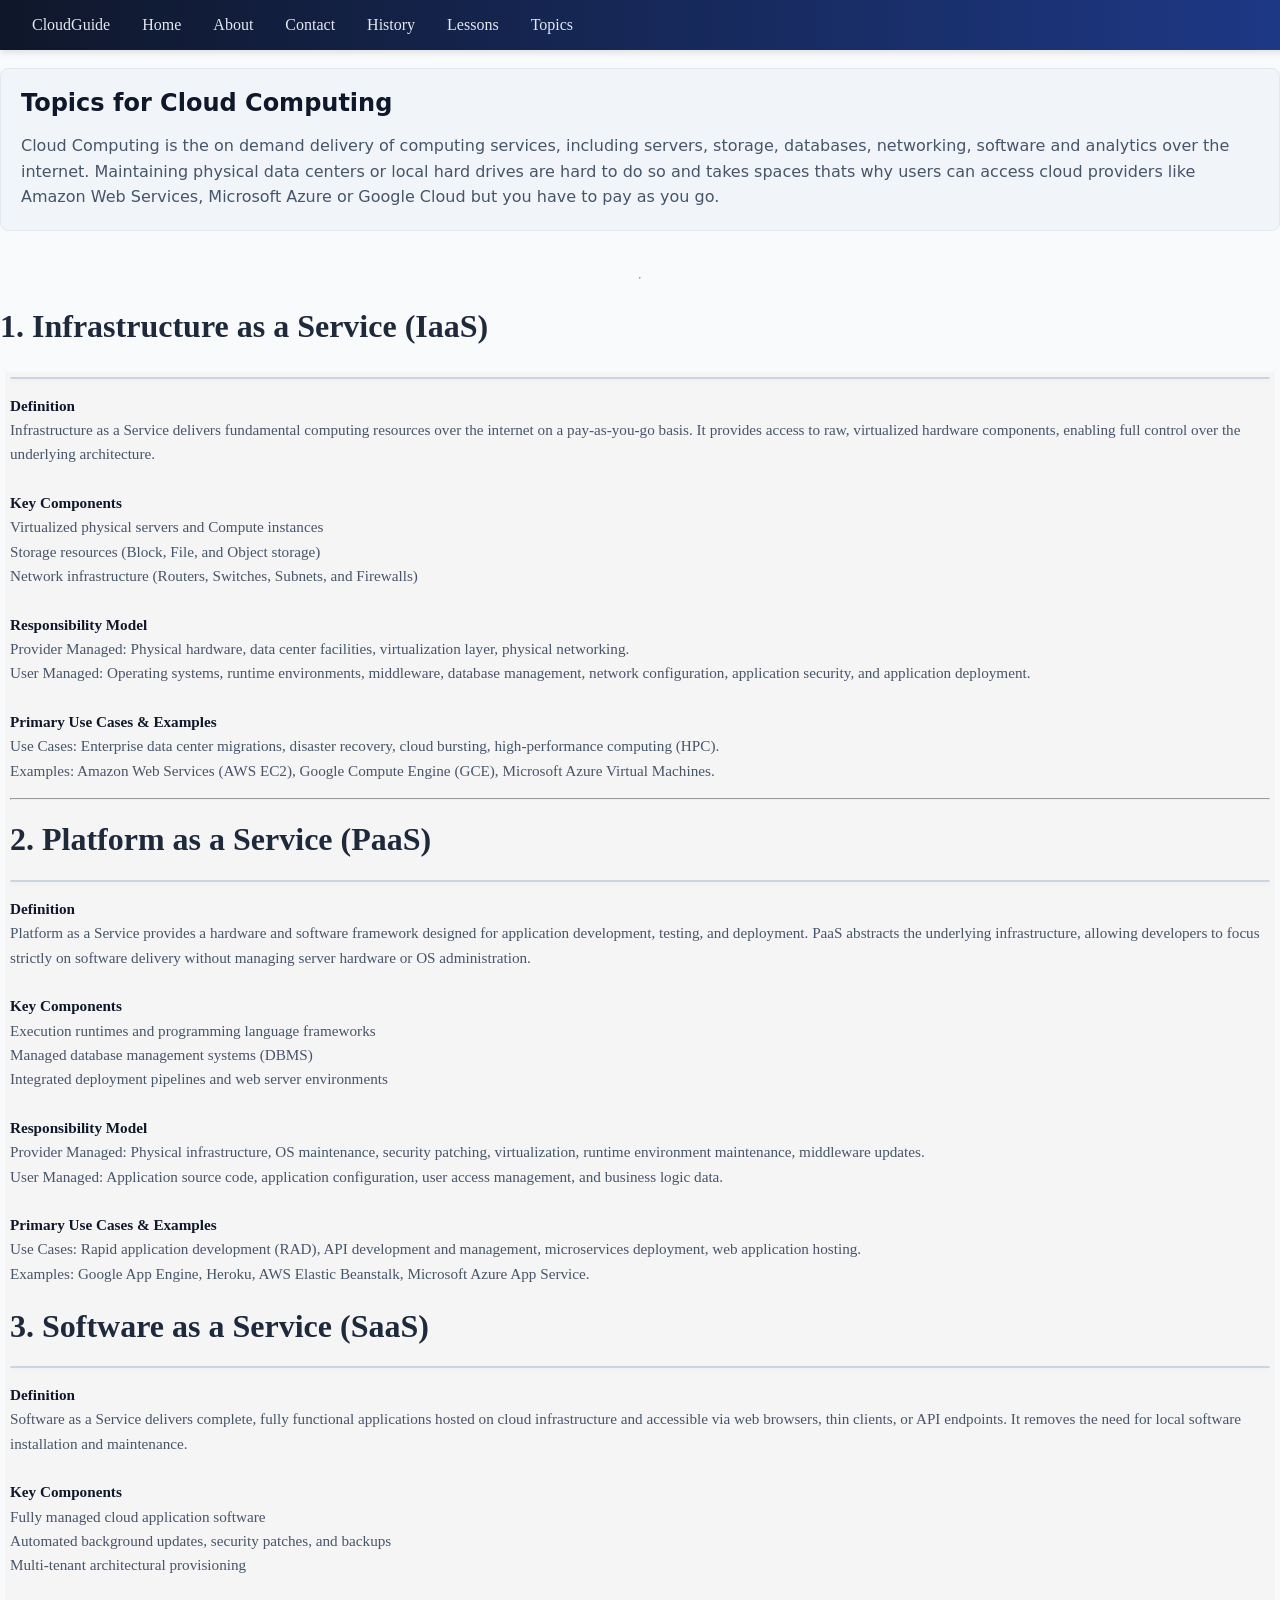
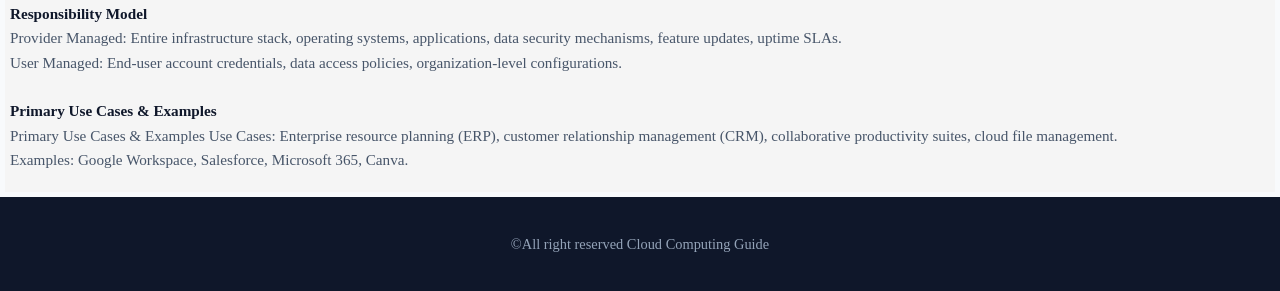
==== LessonsProjectPeta.html @ 68d9ba42 "Add files via upload" ====
<!DOCTYPE html>
<html>
<head>
  <meta charset="UTF-8">
  <meta name="viewport" content="width=device-width, initial-scale=1">
  <link rel="stylesheet" href="ProjectPeta.css">
  <title> Cloud Computing Guide </title>

  <nav class="nav"> 
       <ul> 
    <li> <a href="ProjectPeta.html"> CloudGuide</a></li>
      <li><a href="ProjectPeta.html">Home</a></li>
      <li><a href="ProjectPeta.html#about">About</a></li>
      <li><a href="ProjectPeta.html#contact">Contact</a></li>
      <li><a href="HistoryProjectPeta.html">History</a></li>
      <li><a href="LessonsProjectPeta.html">Lessons</a></li>
      <li><a href="TopicsProjectPeta.html">Topics</a></li>
    </ul>
  </nav>
</head>


<body>

<br>
<body>

   
<body>
  
  <div class="main-body2">
    <h1> Topics for Cloud Computing </h1>
    <p> Cloud Computing is the on demand delivery of computing services, including servers, storage, databases, networking, software and analytics over the internet.
  Maintaining physical data centers or local hard drives are hard to do so and takes spaces thats why users can access cloud providers like Amazon Web Services, Microsoft Azure or Google Cloud but you have to pay as you go.
  </div>
  <br>
  <hr> 
  
  <h1> 1. Infrastructure as a Service (IaaS) </h1>
  
<div class="Sub1-main">
  
  <!-- First Section -->
  <div class="flex-wrapper">
    <div class="Sub1"></div>
    <p class="pone"> 
 <strong>Definition</strong><br>
    Infrastructure as a Service delivers fundamental computing resources over the internet on a pay-as-you-go basis. It provides access to raw, virtualized hardware components, enabling full control over the underlying architecture.<br><br>
    
    <strong>Key Components</strong><br>
    Virtualized physical servers and Compute instances <br>
Storage resources (Block, File, and Object storage) <br>
Network infrastructure (Routers, Switches, Subnets, and Firewalls)<br><br>
    
    <strong>Responsibility Model</strong><br>
    Provider Managed: Physical hardware, data center facilities, virtualization layer, physical networking.<br>
User Managed: Operating systems, runtime environments, middleware, database management, network configuration, application security, and application deployment.<br><br>
    
    <strong>Primary Use Cases & Examples</strong><br>
    Use Cases: Enterprise data center migrations, disaster recovery, cloud bursting, high-performance computing (HPC). <br>
Examples: Amazon Web Services (AWS EC2), Google Compute Engine (GCE), Microsoft Azure Virtual Machines.
  </p>
  </div>
  
  <hr>
  
    <h1>2. Platform as a Service (PaaS) </h1>
  <!-- Second Section -->
  <div class="flex-wrapper">
    <div class="Sub2"></div>
    <p class="pone"> 
    <strong>Definition</strong><br>
    Platform as a Service provides a hardware and software framework designed for application development, testing, and deployment. PaaS abstracts the underlying infrastructure, allowing developers to focus strictly on software delivery without managing server hardware or OS administration.<br><br>
    
    <strong>Key Components</strong><br>
    Execution runtimes and programming language frameworks <br>
Managed database management systems (DBMS) <br> 
Integrated deployment pipelines and web server environments<br><br>
    
    <strong>Responsibility Model</strong><br>
    Provider Managed: Physical infrastructure, OS maintenance, security patching, virtualization, runtime environment maintenance, middleware updates. <br>
      User Managed: Application source code, application configuration, user access management, and business logic data.<br><br>
    
    <strong>Primary Use Cases & Examples</strong><br>
    Use Cases: Rapid application development (RAD), API development and management, microservices deployment, web application hosting. <br>
    Examples: Google App Engine, Heroku, AWS Elastic Beanstalk, Microsoft Azure App Service.
  </p>
  </div>
<h1>3. Software as a Service (SaaS)</h1>
<!-- Third Section -->
<div class="flex-wrapper">
  <div class="Sub3"></div>
  <p class="pone"> 
    <strong>Definition</strong><br>
    Software as a Service delivers complete, fully functional applications hosted on cloud infrastructure and accessible via web browsers, thin clients, or API endpoints. It removes the need for local software installation and maintenance.<br><br>
    
    <strong>Key Components</strong><br>
    Fully managed cloud application software<br>
    Automated background updates, security patches, and backups<br>
    Multi-tenant architectural provisioning<br><br>
    
    <strong>Responsibility Model</strong><br>
    Provider Managed: Entire infrastructure stack, operating systems, applications, data security mechanisms, feature updates, uptime SLAs.<br>
    User Managed: End-user account credentials, data access policies, organization-level configurations.<br><br>
    
    <strong>Primary Use Cases & Examples</strong><br>
    Primary Use Cases & Examples
      Use Cases: Enterprise resource planning (ERP), customer relationship management (CRM), collaborative productivity suites, cloud file management.
      <br> 
        Examples: Google Workspace, Salesforce, Microsoft 365, Canva.
  </p>
</div>
</div>

  
  <footer class="footer1">
  <p> ©All right reserved Cloud Computing Guide </p>
</footer>
  
</body>
</html>
---- ProjectPeta.css ----
/* Global Styles */
body {
  font-family: 'Times New Roman', Times, serif;
  background-color: #f8fafc;
  color: #1e293b;
  margin: 0;
  padding: 0;
  display: flex;
  flex-direction: column;
  min-height: 100vh;
}

/* Navigation Bar */
.nav {
  background: linear-gradient(to right, #0f172a, #1e3a8a);
  padding: 1rem 2rem;
  box-shadow: 0 4px 6px -1px rgba(0, 0, 0, 0.1);
  position: sticky;
  top: 0;
  z-index: 1000; 
  width: 100%;
}

.nav ul {
  display: flex;
  justify-content: flex-start;
  gap: 2rem;
  list-style-type: none; 
  margin: 0;
  padding: 0;
}

.nav li a {
  display: block;
  color: #e2e8f0;
  text-decoration: none;
  font-weight: 500;
  transition: color 0.2s ease;
}

.nav li a:hover {
  color: #60a5fa;
}

/* Main Container */
.main-container {
  max-width: 1000px;
  width: 90%;
  margin: 2rem auto;
  background-color: #ffffff;
  border-radius: 12px;
  box-shadow: 0 10px 15px -3px rgba(0, 0, 0, 0.05), 0 4px 6px -4px rgba(0, 0, 0, 0.05);
  padding: 2.5rem;
  flex: 1;
}

.SmallH h3 {
  color: #334155;
  margin-top: 0;
}

/* Remade Banner Box (.sub-logo) */
.sub-logo {
  background: linear-gradient(135deg, #2563eb, #00b4d8);
  color: white;
  border-radius: 10px;
  padding: 3rem 2rem;
  margin: 1.5rem 0 2rem 0;
  text-align: center;
  box-shadow: 0 4px 12px rgba(37, 99, 235, 0.2);
}

.sub-logo h1 {
  margin: 0 0 0.5rem 0;
  font-size: 2.2rem;
}

.sub-logo p {
  margin: 0;
  font-size: 1.1rem;
  opacity: 0.9;
}

/* Cards */
.card-row {
  display: flex;
  justify-content: space-between;
  gap: 1.5rem;
  margin-bottom: 2rem;
}

.card-link {
  flex: 1;
  text-decoration: none;
  color: inherit;
}

.card {
  background-color: #f1f5f9;
  border: 1px solid #e2e8f0;
  border-radius: 8px;
  padding: 1.5rem;
  text-align: center;
  transition: transform 0.2s ease, box-shadow 0.2s ease, background-color 0.2s ease;
  cursor: pointer;
}

.card h3 {
  margin-top: 0;
  color: #0f172a;
}

.card p {
  font-size: 0.9rem;
  color: #64748b;
  margin-bottom: 0;
}

.card-link:hover .card {
  transform: translateY(-4px);
  box-shadow: 0 10px 20px rgba(0, 0, 0, 0.08);
  background-color: #e0f2fe;
  border-color: #bae6fd;
}

/* Subparagraph */
.Subparagraph p {
  color: #475569;
  line-height: 1.6;
}

/* Footer */
.footer1 {
  background-color: #0f172a;
  color: #94a3b8;
  text-align: center;
  padding: 1.5rem;
  margin-top: auto;
  font-size: 0.9rem;
}

.Aboutcon {
  max-width: 1000px;
  width: 90%;
  margin: 2rem auto;
  background-color: #ffffff;
  border-radius: 12px;
  box-shadow: 0 10px 15px -3px rgba(0, 0, 0, 0.05), 0 4px 6px -4px rgba(0, 0, 0, 0.05);
  padding: 2.5rem;
  flex: 1;
}

.Aboutcon img {
  height: 300px;
  width: 300px;
  float: left;
  margin: 10px;
  border: 2px solid black;
  border-radius: 10px;
}

/* HistoryProjectPeta.html */

.main-body {
  background-color: #f1f5f9;
  border-radius: 8px;
  border: 1px solid #e2e8f0;
  color: #1e293b;
  padding: 20px;
  margin-top: 15px;
}

.main-body h1 {
  color: #0f172a;
  font-size: 1.5rem;
  margin-top: 0;
  margin-bottom: 1rem;
}

.main-body p {
  color: #475569;
  line-height: 1.6;
  margin-bottom: 1.5rem;
}


/* TopicsProjectPeta.html */

.main-body2 {
  background-color: #f1f5f9 !important;
  border-radius: 8px !important;
  border: 1px solid #e2e8f0 !important;
  color: #1e293b !important;
  padding: 20px !important;
  font-family: system-ui, -apple-system, BlinkMacSystemFont, "Segoe UI", Roboto, sans-serif !important;
  margin-bottom: 20px;
}

.main-body2 h1 {
  color: #0f172a;
  font-size: 1.5rem;
  margin-top: 0;
  margin-bottom: 1rem;
}

.main-body2 p {
  color: #475569;
  line-height: 1.6;
  margin: 0;
}

.topic-section-title {
  color: #1e3a8a;
  font-size: 1.3rem;
  margin-top: 1.5rem;
  margin-bottom: 1rem;
}

.Sub1, .Sub2, .Sub3 {
  background-color: #e2e8f0 !important;
  color: #1e293b !important;
  border: 1px solid #cbd5e1 !important;
  border-radius: 8px !important;
  box-shadow: 0 2px 4px rgba(0, 0, 0, 0.04);
}


.pone {
  color: #475569 !important;
  line-height: 1.6;
  font-size: 0.95rem;
  flex: 1;
}

.pone strong {
  color: #0f172a;
}

@media (max-width: 768px) {
  .flex-wrapper {
    flex-direction: column;
  }
  
  .Sub1, .Sub2, .Sub3 {
    width: 100% !important;
    height: 150px !important;
  }
}

.Sub1-main {
  margin: 5px;
  background-color: whitesmoke;
  padding: 5px;
}
/* Lessons Page Content Styling */
.mainbody {
  display: flex;
  flex-direction: column;
  gap: 20px;
}

.Lesson1, .Lesson2, .Lesson3{
  background-color: #f1f5f9;
  border: 1px solid #e2e8f0;
  border-radius: 8px;
  padding: 20px;
  color: #1e293b;
  line-height: 1.6;
}

.Lesson1 h1, .Lesson3 h1, .Lesson2 h1 {
  color: #0f172a;
  font-size: 1.4rem;
  margin-top: 0;
  margin-bottom: 0.5rem;
}

.Lesson1 p, .Lesson2, .Lesson3 {
  font-size: 0.95rem;
  color: #475569;
}

.Lesson1 strong, .Lesson2 strong, .Lesson3 strong{
  color: #0f172a;
}
@media (max-width: 768px) {

  .your-container {
    width: 100%;
    padding: 10px;
  }
}
html {
    scroll-behavior: smooth;
}
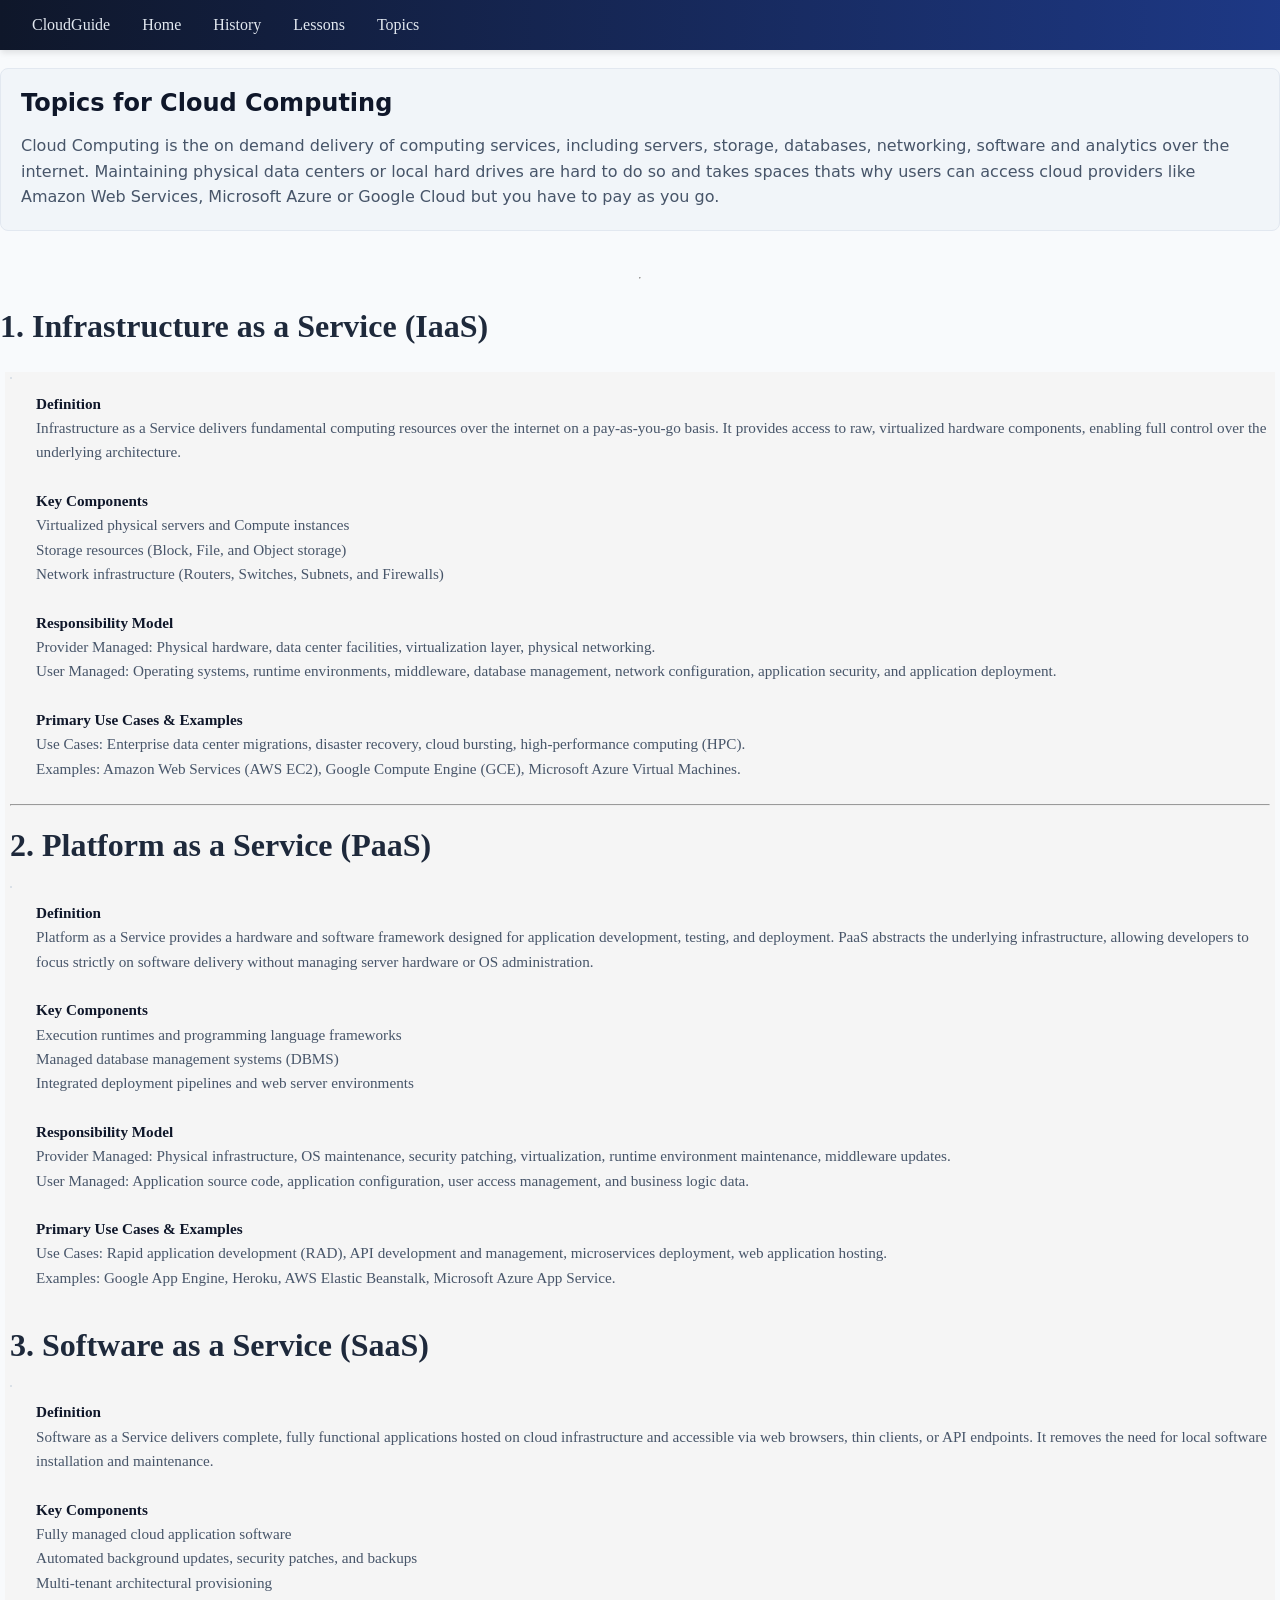
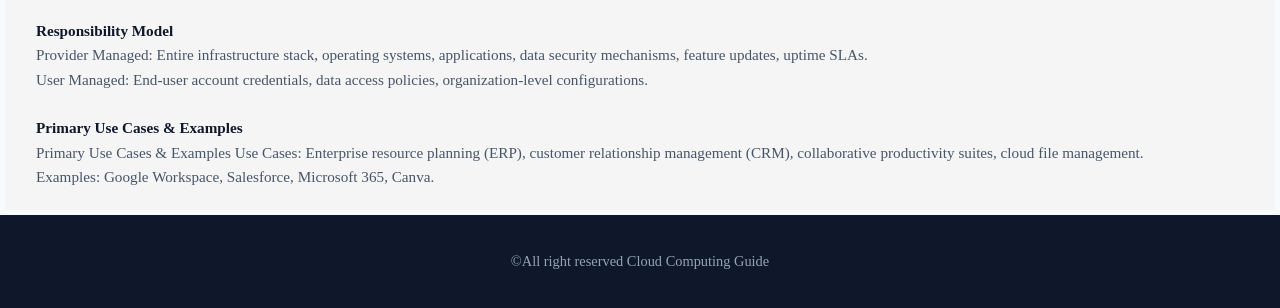
==== commit 9a0dc983: "Add files via upload" ====
--- a/LessonsProjectPeta.html
+++ b/LessonsProjectPeta.html
@@ -10,8 +10,6 @@
        <ul> 
     <li> <a href="ProjectPeta.html"> CloudGuide</a></li>
       <li><a href="ProjectPeta.html">Home</a></li>
-      <li><a href="ProjectPeta.html#about">About</a></li>
-      <li><a href="ProjectPeta.html#contact">Contact</a></li>
       <li><a href="HistoryProjectPeta.html">History</a></li>
       <li><a href="LessonsProjectPeta.html">Lessons</a></li>
       <li><a href="TopicsProjectPeta.html">Topics</a></li>
--- a/ProjectPeta.css
+++ b/ProjectPeta.css
@@ -28,7 +28,9 @@
   list-style-type: none; 
   margin: 0;
   padding: 0;
-}
+  flex-wrap: wrap; 
+}
+
 
 .nav li a {
   display: block;
@@ -87,10 +89,11 @@
   justify-content: space-between;
   gap: 1.5rem;
   margin-bottom: 2rem;
+  flex-wrap: wrap; 
 }
 
 .card-link {
-  flex: 1;
+  flex: 1 1 250px; 
   text-decoration: none;
   color: inherit;
 }
@@ -150,14 +153,6 @@
   flex: 1;
 }
 
-.Aboutcon img {
-  height: 300px;
-  width: 300px;
-  float: left;
-  margin: 10px;
-  border: 2px solid black;
-  border-radius: 10px;
-}
 
 /* HistoryProjectPeta.html */
 
@@ -236,6 +231,13 @@
   color: #0f172a;
 }
 
+/* Flex Wrapper for Lessons page */
+.flex-wrapper {
+  display: flex;
+  gap: 1.5rem;
+  align-items: flex-start;
+}
+
 @media (max-width: 768px) {
   .flex-wrapper {
     flex-direction: column;
@@ -257,6 +259,9 @@
   display: flex;
   flex-direction: column;
   gap: 20px;
+  max-width: 1000px;
+  width: 90%;
+  margin: 2rem auto;
 }
 
 .Lesson1, .Lesson2, .Lesson3{
@@ -283,13 +288,32 @@
 .Lesson1 strong, .Lesson2 strong, .Lesson3 strong{
   color: #0f172a;
 }
+
 @media (max-width: 768px) {
-
-  .your-container {
-    width: 100%;
-    padding: 10px;
-  }
-}
+  .nav ul {
+    gap: 1rem; 
+    justify-content: center;
+  }
+  
+  .main-container, .Aboutcon, .mainbody {
+    width: 95% !important;
+    padding: 1rem !important;
+    margin: 1rem auto !important;
+  }
+
+  .sub-logo {
+    padding: 2rem 1rem;
+  }
+
+  .sub-logo h1 {
+    font-size: 1.6rem;
+  }
+
+  .card-row {
+    flex-direction: column;
+  }
+}
+
 html {
     scroll-behavior: smooth;
 }
